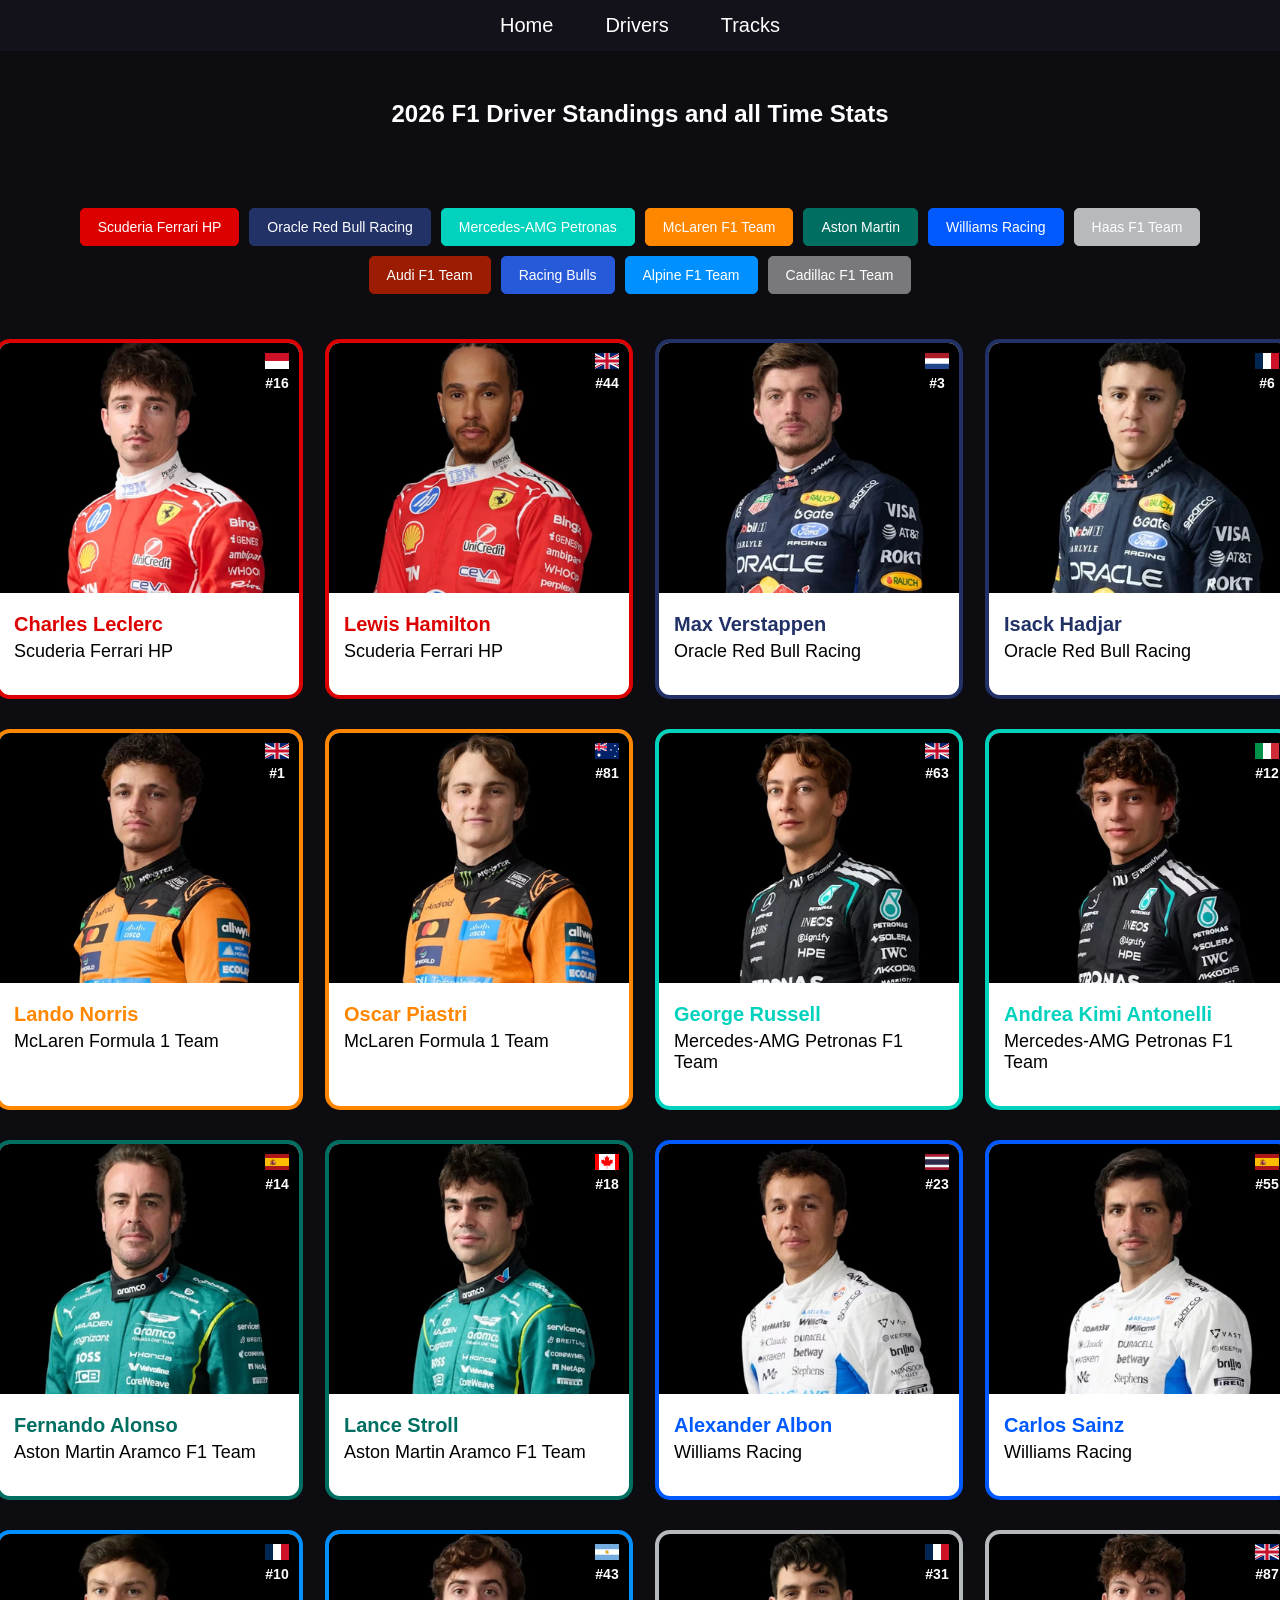
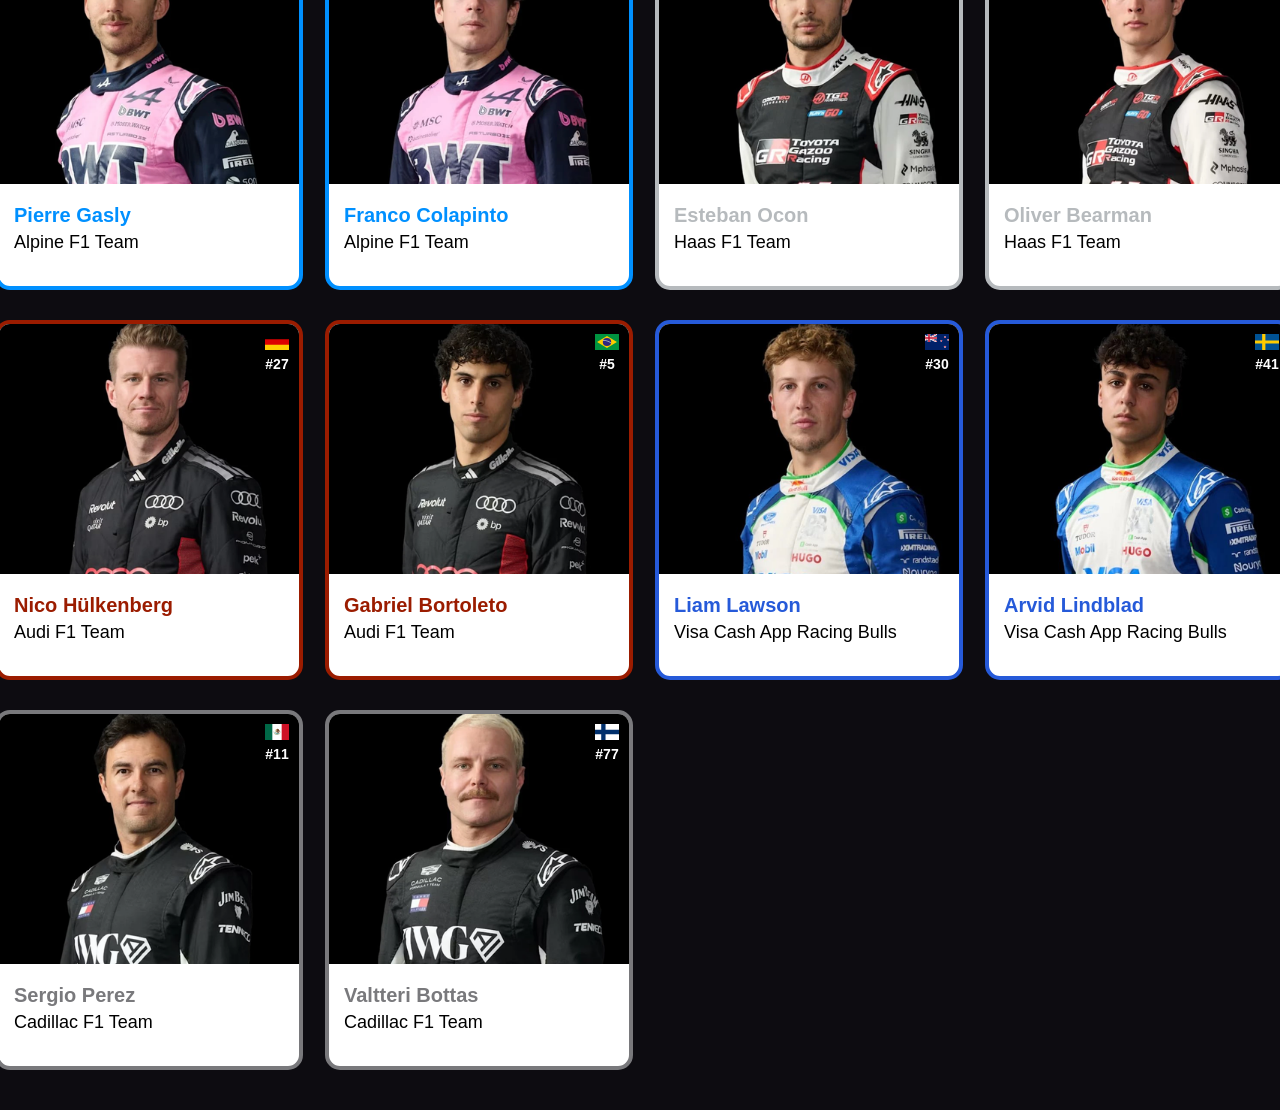
==== drivers.html @ 22dd76b6 "again assets name change" ====
<!DOCTYPE html>
<html lang="en">
<head>
    <meta charset="UTF-8">
    <meta name="viewport" content="width=device-width, initial-scale=1.0">
    <title>Driver Card</title>
    <link rel="stylesheet" href="assets/css/base.css">
    <link rel="stylesheet" href="assets/css/driver.css">
</head>
<body>

    <ul>
        <li><a href="./index.html">Home</a></li>
        <li><a href="./drivers.html">Drivers</a></li>
        <li><a href="./tracks.html">Tracks</a></li>
    </ul>

    <h2>2026 F1 Driver Standings and all Time Stats</h2>

    <div class="filter-bar">
        <button class="ferrari" data-filter="ferrari">Scuderia Ferrari HP</button>
        <button class="red-bull" data-filter="red-bull">Oracle Red Bull Racing</button>
        <button class="mercedes" data-filter="mercedes">Mercedes-AMG Petronas</button>
        <button class="mclaren" data-filter="mclaren">McLaren F1 Team</button>
        <button class="aston-martin" data-filter="aston-martin">Aston Martin</button>
        <button class="williams" data-filter="williams">Williams Racing</button>
        <button class="haas" data-filter="haas">Haas F1 Team</button>
        <button class="audi" data-filter="audi">Audi F1 Team</button>
        <button class="vcarb" data-filter="vcarb">Racing Bulls</button>
        <button class="alpine" data-filter="alpine">Alpine F1 Team</button>
        <button class="caddilac" data-filter="caddilac">Cadillac F1 Team</button>
    </div>

    <div class="grid-container">

        <!-- Ferrari -->
        <div class="driver-card ferrari" data-driver="leclerc" data-team="ferrari">
            <div class="card-rank-info"><span class="ranking-number"></span></div>
            <div class="card-header-info">
                <img class="driver-flag" src="assets/flags/mc.svg" alt="Monaco">
                <span class="driver-number">#16</span>
            </div>
            <img src="assets/images/Ferrari/Charles_Leclerc.png" alt="Charles Leclerc">
            <div class="overlay-driver"><div class="driver-text"></div></div>
            <div class="driver-name ferrari">
                <h4>Charles Leclerc</h4>
                <p>Scuderia Ferrari HP</p>
            </div>
        </div>

        <div class="driver-card ferrari" data-driver="hamilton" data-team="ferrari">
            <div class="card-rank-info"><span class="ranking-number"></span></div>
            <div class="card-header-info">
                <img class="driver-flag" src="assets/flags/gb.svg" alt="Great Britain">
                <span class="driver-number">#44</span>
            </div>
            <img src="assets/images/Ferrari/Lewis_Hamilton.png" alt="Lewis Hamilton">
            <div class="overlay-driver"><div class="driver-text"></div></div>
            <div class="driver-name ferrari">
                <h4>Lewis Hamilton</h4>
                <p>Scuderia Ferrari HP</p>
            </div>
        </div>

        <!-- Red Bull -->
        <div class="driver-card red-bull" data-driver="verstappen" data-team="red-bull">
            <div class="card-rank-info"><span class="ranking-number"></span></div>
            <div class="card-header-info">
                <img class="driver-flag" src="assets/flags/nl.svg" alt="Netherlands">
                <span class="driver-number">#3</span>
            </div>
            <img src="assets/images/Red_Bull/Max_Verstappen.png" alt="Max Verstappen">
            <div class="overlay-driver"><div class="driver-text"></div></div>
            <div class="driver-name red-bull">
                <h4>Max Verstappen</h4>
                <p>Oracle Red Bull Racing</p>
            </div>
        </div>

        <div class="driver-card red-bull" data-driver="hadjar" data-team="red-bull">
            <div class="card-rank-info"><span class="ranking-number"></span></div>
            <div class="card-header-info">
                <img class="driver-flag" src="assets/flags/fr.svg" alt="France">
                <span class="driver-number">#6</span>
            </div>
            <img src="assets/images/Red_Bull/Isack_Hadjar.png" alt="Isack Hadjar">
            <div class="overlay-driver"><div class="driver-text"></div></div>
            <div class="driver-name red-bull">
                <h4>Isack Hadjar</h4>
                <p>Oracle Red Bull Racing</p>
            </div>
        </div>

        <!-- McLaren -->
        <div class="driver-card mclaren" data-driver="norris" data-team="mclaren">
            <div class="card-rank-info"><span class="ranking-number"></span></div>
            <div class="card-header-info">
                <img class="driver-flag" src="assets/flags/gb.svg" alt="Great Britain">
                <span class="driver-number">#1</span>
            </div>
            <img src="assets/images/McLaren/Lando_Norris.png" alt="Lando Norris">
            <div class="overlay-driver"><div class="driver-text"></div></div>
            <div class="driver-name mclaren">
                <h4>Lando Norris</h4>
                <p>McLaren Formula 1 Team</p>
            </div>
        </div>

        <div class="driver-card mclaren" data-driver="piastri" data-team="mclaren">
            <div class="card-rank-info"><span class="ranking-number"></span></div>
            <div class="card-header-info">
                <img class="driver-flag" src="assets/flags/au.svg" alt="Australia">
                <span class="driver-number">#81</span>
            </div>
            <img src="assets/images/McLaren/Oscar_Piastri.png" alt="Oscar Piastri">
            <div class="overlay-driver"><div class="driver-text"></div></div>
            <div class="driver-name mclaren">
                <h4>Oscar Piastri</h4>
                <p>McLaren Formula 1 Team</p>
            </div>
        </div>

        <!-- Mercedes -->
        <div class="driver-card mercedes" data-driver="russell" data-team="mercedes">
            <div class="card-rank-info"><span class="ranking-number"></span></div>
            <div class="card-header-info">
                <img class="driver-flag" src="assets/flags/gb.svg" alt="Great Britain">
                <span class="driver-number">#63</span>
            </div>
            <img src="assets/images/Mercedes/George_Russell.png" alt="George Russell">
            <div class="overlay-driver"><div class="driver-text"></div></div>
            <div class="driver-name mercedes">
                <h4>George Russell</h4>
                <p>Mercedes-AMG Petronas F1 Team</p>
            </div>
        </div>

        <div class="driver-card mercedes" data-driver="antonelli" data-team="mercedes">
            <div class="card-rank-info"><span class="ranking-number"></span></div>
            <div class="card-header-info">
                <img class="driver-flag" src="assets/flags/it.svg" alt="Italy">
                <span class="driver-number">#12</span>
            </div>
            <img src="assets/images/Mercedes/Kimi_Antonelli.png" alt="Andrea Kimi Antonelli">
            <div class="overlay-driver"><div class="driver-text"></div></div>
            <div class="driver-name mercedes">
                <h4>Andrea Kimi Antonelli</h4>
                <p>Mercedes-AMG Petronas F1 Team</p>
            </div>
        </div>

        <!-- Aston Martin -->
        <div class="driver-card aston-martin" data-driver="alonso" data-team="aston-martin">
            <div class="card-rank-info"><span class="ranking-number"></span></div>
            <div class="card-header-info">
                <img class="driver-flag" src="assets/flags/es.svg" alt="Spain">
                <span class="driver-number">#14</span>
            </div>
            <img src="assets/images/Aston_Martin/Fernando_Alonso.png" alt="Fernando Alonso">
            <div class="overlay-driver"><div class="driver-text"></div></div>
            <div class="driver-name aston-martin">
                <h4>Fernando Alonso</h4>
                <p>Aston Martin Aramco F1 Team</p>
            </div>
        </div>

        <div class="driver-card aston-martin" data-driver="stroll" data-team="aston-martin">
            <div class="card-rank-info"><span class="ranking-number"></span></div>
            <div class="card-header-info">
                <img class="driver-flag" src="assets/flags/ca.svg" alt="Canada">
                <span class="driver-number">#18</span>
            </div>
            <img src="assets/images/Aston_Martin/Lance_Stroll.png" alt="Lance Stroll">
            <div class="overlay-driver"><div class="driver-text"></div></div>
            <div class="driver-name aston-martin">
                <h4>Lance Stroll</h4>
                <p>Aston Martin Aramco F1 Team</p>
            </div>
        </div>

        <!-- Williams -->
        <div class="driver-card williams" data-driver="albon" data-team="williams">
            <div class="card-rank-info"><span class="ranking-number"></span></div>
            <div class="card-header-info">
                <img class="driver-flag" src="assets/flags/th.svg" alt="Thailand">
                <span class="driver-number">#23</span>
            </div>
            <img src="assets/images/Williams/Alexander_Albon.png" alt="Alexander Albon">
            <div class="overlay-driver"><div class="driver-text"></div></div>
            <div class="driver-name williams">
                <h4>Alexander Albon</h4>
                <p>Williams Racing</p>
            </div>
        </div>

        <div class="driver-card williams" data-driver="sainz" data-team="williams">
            <div class="card-rank-info"><span class="ranking-number"></span></div>
            <div class="card-header-info">
                <img class="driver-flag" src="assets/flags/es.svg" alt="Spain">
                <span class="driver-number">#55</span>
            </div>
            <img src="assets/images/Williams/Carlos_Sainz.png" alt="Carlos Sainz">
            <div class="overlay-driver"><div class="driver-text"></div></div>
            <div class="driver-name williams">
                <h4>Carlos Sainz</h4>
                <p>Williams Racing</p>
            </div>
        </div>

        <!-- Alpine -->
        <div class="driver-card alpine" data-driver="gasly" data-team="alpine">
            <div class="card-rank-info"><span class="ranking-number"></span></div>
            <div class="card-header-info">
                <img class="driver-flag" src="assets/flags/fr.svg" alt="France">
                <span class="driver-number">#10</span>
            </div>
            <img src="assets/images/Alpine/Pierre_Gasly.png" alt="Pierre Gasly">
            <div class="overlay-driver"><div class="driver-text"></div></div>
            <div class="driver-name alpine">
                <h4>Pierre Gasly</h4>
                <p>Alpine F1 Team</p>
            </div>
        </div>

        <div class="driver-card alpine" data-driver="colapinto" data-team="alpine">
            <div class="card-rank-info"><span class="ranking-number"></span></div>
            <div class="card-header-info">
                <img class="driver-flag" src="assets/flags/ar.svg" alt="Argentina">
                <span class="driver-number">#43</span>
            </div>
            <img src="assets/images/Alpine/Franco_Colapinto.png" alt="Franco Colapinto">
            <div class="overlay-driver"><div class="driver-text"></div></div>
            <div class="driver-name alpine">
                <h4>Franco Colapinto</h4>
                <p>Alpine F1 Team</p>
            </div>
        </div>

        <!-- Haas -->
        <div class="driver-card haas" data-driver="ocon" data-team="haas">
            <div class="card-rank-info"><span class="ranking-number"></span></div>
            <div class="card-header-info">
                <img class="driver-flag" src="assets/flags/fr.svg" alt="France">
                <span class="driver-number">#31</span>
            </div>
            <img src="assets/images/Haas/Esteban_Ocon.png" alt="Esteban Ocon">
            <div class="overlay-driver"><div class="driver-text"></div></div>
            <div class="driver-name haas">
                <h4>Esteban Ocon</h4>
                <p>Haas F1 Team</p>
            </div>
        </div>

        <div class="driver-card haas" data-driver="bearman" data-team="haas">
            <div class="card-rank-info"><span class="ranking-number"></span></div>
            <div class="card-header-info">
                <img class="driver-flag" src="assets/flags/gb.svg" alt="Great Britain">
                <span class="driver-number">#87</span>
            </div>
            <img src="assets/images/Haas/Oliver_Bearman.png" alt="Oliver Bearman">
            <div class="overlay-driver"><div class="driver-text"></div></div>
            <div class="driver-name haas">
                <h4>Oliver Bearman</h4>
                <p>Haas F1 Team</p>
            </div>
        </div>

        <!-- Audi -->
        <div class="driver-card audi" data-driver="hulkenberg" data-team="audi">
            <div class="card-rank-info"><span class="ranking-number"></span></div>
            <div class="card-header-info">
                <img class="driver-flag" src="assets/flags/de.svg" alt="Germany">
                <span class="driver-number">#27</span>
            </div>
            <img src="assets/images/Audi/Nico_Hulkenberg.png" alt="Nico Hülkenberg">
            <div class="overlay-driver"><div class="driver-text"></div></div>
            <div class="driver-name audi">
                <h4>Nico Hülkenberg</h4>
                <p>Audi F1 Team</p>
            </div>
        </div>

        <div class="driver-card audi" data-driver="bortoleto" data-team="audi">
            <div class="card-rank-info"><span class="ranking-number"></span></div>
            <div class="card-header-info">
                <img class="driver-flag" src="assets/flags/br.svg" alt="Brazil">
                <span class="driver-number">#5</span>
            </div>
            <img src="assets/images/Audi/Gabriel_Bortoleto.png" alt="Gabriel Bortoleto">
            <div class="overlay-driver"><div class="driver-text"></div></div>
            <div class="driver-name audi">
                <h4>Gabriel Bortoleto</h4>
                <p>Audi F1 Team</p>
            </div>
        </div>

        <!-- Racing Bulls -->
        <div class="driver-card vcarb" data-driver="lawson" data-team="vcarb">
            <div class="card-rank-info"><span class="ranking-number"></span></div>
            <div class="card-header-info">
                <img class="driver-flag" src="assets/flags/nz.svg" alt="New Zealand">
                <span class="driver-number">#30</span>
            </div>
            <img src="assets/images/Racing_Bulls/Liam_Lawson.png" alt="Liam Lawson">
            <div class="overlay-driver"><div class="driver-text"></div></div>
            <div class="driver-name vcarb">
                <h4>Liam Lawson</h4>
                <p>Visa Cash App Racing Bulls</p>
            </div>
        </div>

        <div class="driver-card vcarb" data-driver="lindblad" data-team="vcarb">
            <div class="card-rank-info"><span class="ranking-number"></span></div>
            <div class="card-header-info">
                <img class="driver-flag" src="assets/flags/se.svg" alt="Sweden">
                <span class="driver-number">#41</span>
            </div>
            <img src="assets/images/Racing_Bulls/Arvid_Lindblad.png" alt="Arvid Lindblad">
            <div class="overlay-driver"><div class="driver-text"></div></div>
            <div class="driver-name vcarb">
                <h4>Arvid Lindblad</h4>
                <p>Visa Cash App Racing Bulls</p>
            </div>
        </div>

        <!-- Cadillac -->
        <div class="driver-card caddilac" data-driver="perez" data-team="caddilac">
            <div class="card-rank-info"><span class="ranking-number"></span></div>
            <div class="card-header-info">
                <img class="driver-flag" src="assets/flags/mx.svg" alt="Mexico">
                <span class="driver-number">#11</span>
            </div>
            <img src="assets/images/Cadillac/Sergio_Perez.png" alt="Sergio Perez">
            <div class="overlay-driver"><div class="driver-text"></div></div>
            <div class="driver-name caddilac">
                <h4>Sergio Perez</h4>
                <p>Cadillac F1 Team</p>
            </div>
        </div>

        <div class="driver-card caddilac" data-driver="bottas" data-team="caddilac">
            <div class="card-rank-info"><span class="ranking-number"></span></div>
            <div class="card-header-info">
                <img class="driver-flag" src="assets/flags/fi.svg" alt="Finland">
                <span class="driver-number">#77</span>
            </div>
            <img src="assets/images/Cadillac/Valtteri_Bottas.png" alt="Valtteri Bottas">
            <div class="overlay-driver"><div class="driver-text"></div></div>
            <div class="driver-name caddilac">
                <h4>Valtteri Bottas</h4>
                <p>Cadillac F1 Team</p>
            </div>
        </div>

    </div>

    <script src="assets/js/driver-data-script.js"></script>
    <script src="assets/js/navbar.js"></script>
    <script src="assets/js/filter.js"></script>
    <script src="assets/js/ranking-driver.js"></script>
</body>
</html>
---- assets/css/base.css ----
/* ── Team Colors ── */
.ferrari { color: #DC0000; border-color: #DC0000; }
.red-bull { color: #223267; border-color: #223267; }
.aston-martin { color: #006F62; border-color: #006F62; }
.mercedes { color: #00D2BE; border-color: #00D2BE; }
.mclaren { color: #FF8700; border-color: #FF8700; }
.alpine { color: #0090FF; border-color: #0090FF; }
.williams { color: #005AFF; border-color: #005AFF; }
.haas { color: #B6BABD; border-color: #B6BABD; }
.audi { color: #9b1c00; border-color: #9b1c00; }
.vcarb { color: #265ad9; border-color: #265ad9; }
.caddilac { color: #79797c; border-color: #79797c; }

/* ── Body ── */
body {
    margin: 0;
    font-family: 'Satoshi', sans-serif;
    background: #0D0C11;
    padding: 20px;
    padding-top: 80px;
    box-sizing: border-box;
    font-size: large;
}

/* ── Navbar ── */
ul {
    list-style: none;
    margin: 0;
    padding: 0;
    display: flex;
    justify-content: center;
    background-color: #13111A;
    position: fixed;
    top: 0;
    left: 0;
    width: 100%;
    z-index: 1000;
    font-size: 20px;
}

ul li {
    margin: 0 10px;
}

ul li a {
    display: block;
    color: white;
    text-align: center;
    padding: 14px 16px;
    text-decoration: none;
}

.active-navbar {
    text-shadow: 0 8px 16px rgba(255, 255, 255, 0.5);
}

/* ── Typography ── */
h2 {
    color: white;
    text-align: center;
    font-size: 24px;
    margin-bottom: 10px;
}
---- assets/css/driver.css ----
.grid-container {
    display: grid;
    grid-template-columns: repeat(4, 300px);
    gap: 30px;
    padding: 20px;
    margin: 0 auto;
    justify-content: center;
}

.driver-card {
    width: 300px;
    background: white;
    border-radius: 15px;
    overflow: hidden;
    padding: 0;
    transition: 0.3s;
    border: 4px solid;
    margin-top: 0;
    position: relative;
}

.driver-card:hover {
    box-shadow: 0 8px 16px rgba(255, 255, 255, 0.4);
    transform: translateY(-5px);
}

.driver-card > img {
    width: 100%;
    height: 250px;
    object-fit: cover;
}

/* ── Driver Name ── */
.driver-name {
    padding: 15px;
}

.driver-name h4 {
    margin: 0;
    font-size: 20px;
}

.driver-name p {
    margin-top: 5px;
    color: rgb(0, 0, 0);
}

.overlay-driver {
    position: absolute;
    top: 0;
    bottom: 0;
    left: 0;
    right: 0;
    height: 100%;
    width: 100%;
    opacity: 0;
    transition: 0.5s ease;
    background-color: rgba(20, 18, 28, 0.97);
}

.driver-card:hover .overlay-driver {
    opacity: 1;
}

.driver-text {
    color: white;
    padding-left: 10%;
    padding-top: 10%;
    margin-top: 20px;
}

.driver-text p {
    display: flex;
    justify-content: space-between;
    margin: 0;
    padding: 6px 0;
    padding-right: 10%;
}

.driver-text p:last-child {
    border-bottom: none;
}

.card-header-info {
    position: absolute;
    top: 10px;
    right: 10px;
    display: flex;
    flex-direction: column;
    align-items: center;
    gap: 6px;
    z-index: 1;
}

.card-rank-info {
    position: absolute;
    top: 10px;
    left: 10px;
    z-index: 1;
}

.driver-flag {
    width: 24px;
    height: 16px;
    object-fit: cover;
}

.driver-number {
    color: white;
    font-size: 14px;
    font-weight: 600;
}

.driver-card:hover .card-header-info,
.driver-card:hover .card-rank-info {
    opacity: 0;
}


.rank-gold { color: #FFD700; font-weight: 700; }
.rank-silver { color: #C0C0C0; font-weight: 700; }
.rank-bronze { color: #CD7F32; font-weight: 700; }
.rank { color: white; font-weight: 700; }


.hidden { display: none; }

.filter-bar {
    display: flex;
    gap: 10px;
    margin-bottom: 25px;
    margin-top: 80px;
    justify-content: center;
    flex-wrap: wrap;
}

.filter-bar button {
    color: white;
    padding: 10px 17px;
    border: 1px solid;
    border-radius: 5px;
    cursor: pointer;
    font-size: 14px;
    appearance: none;
}

.filter-bar .ferrari { background-color: #DC0000; border-color: #DC0000; }
.filter-bar .red-bull { background-color: #223267; border-color: #223267; }
.filter-bar .aston-martin { background-color: #006F62; border-color: #006F62; }
.filter-bar .mercedes { background-color: #00D2BE; border-color: #00D2BE; }
.filter-bar .mclaren { background-color: #FF8700; border-color: #FF8700; }
.filter-bar .alpine { background-color: #0090FF; border-color: #0090FF; }
.filter-bar .williams { background-color: #005AFF; border-color: #005AFF; }
.filter-bar .haas { background-color: #B6BABD; border-color: #B6BABD; }
.filter-bar .audi { background-color: #9b1c00; border-color: #9b1c00; }
.filter-bar .vcarb { background-color: #265ad9; border-color: #265ad9; }
.filter-bar .caddilac { background-color: #79797c; border-color: #79797c; }

.filter-bar button.active-filter.ferrari { background-color: transparent; }
.filter-bar button.active-filter.red-bull { background-color: transparent; }
.filter-bar button.active-filter.aston-martin { background-color: transparent; }
.filter-bar button.active-filter.mercedes { background-color: transparent; }
.filter-bar button.active-filter.mclaren { background-color: transparent; }
.filter-bar button.active-filter.alpine { background-color: transparent; }
.filter-bar button.active-filter.williams { background-color: transparent; }
.filter-bar button.active-filter.haas { background-color: transparent; }
.filter-bar button.active-filter.audi { background-color: transparent; }
.filter-bar button.active-filter.vcarb { background-color: transparent; }
.filter-bar button.active-filter.caddilac { background-color: transparent; }
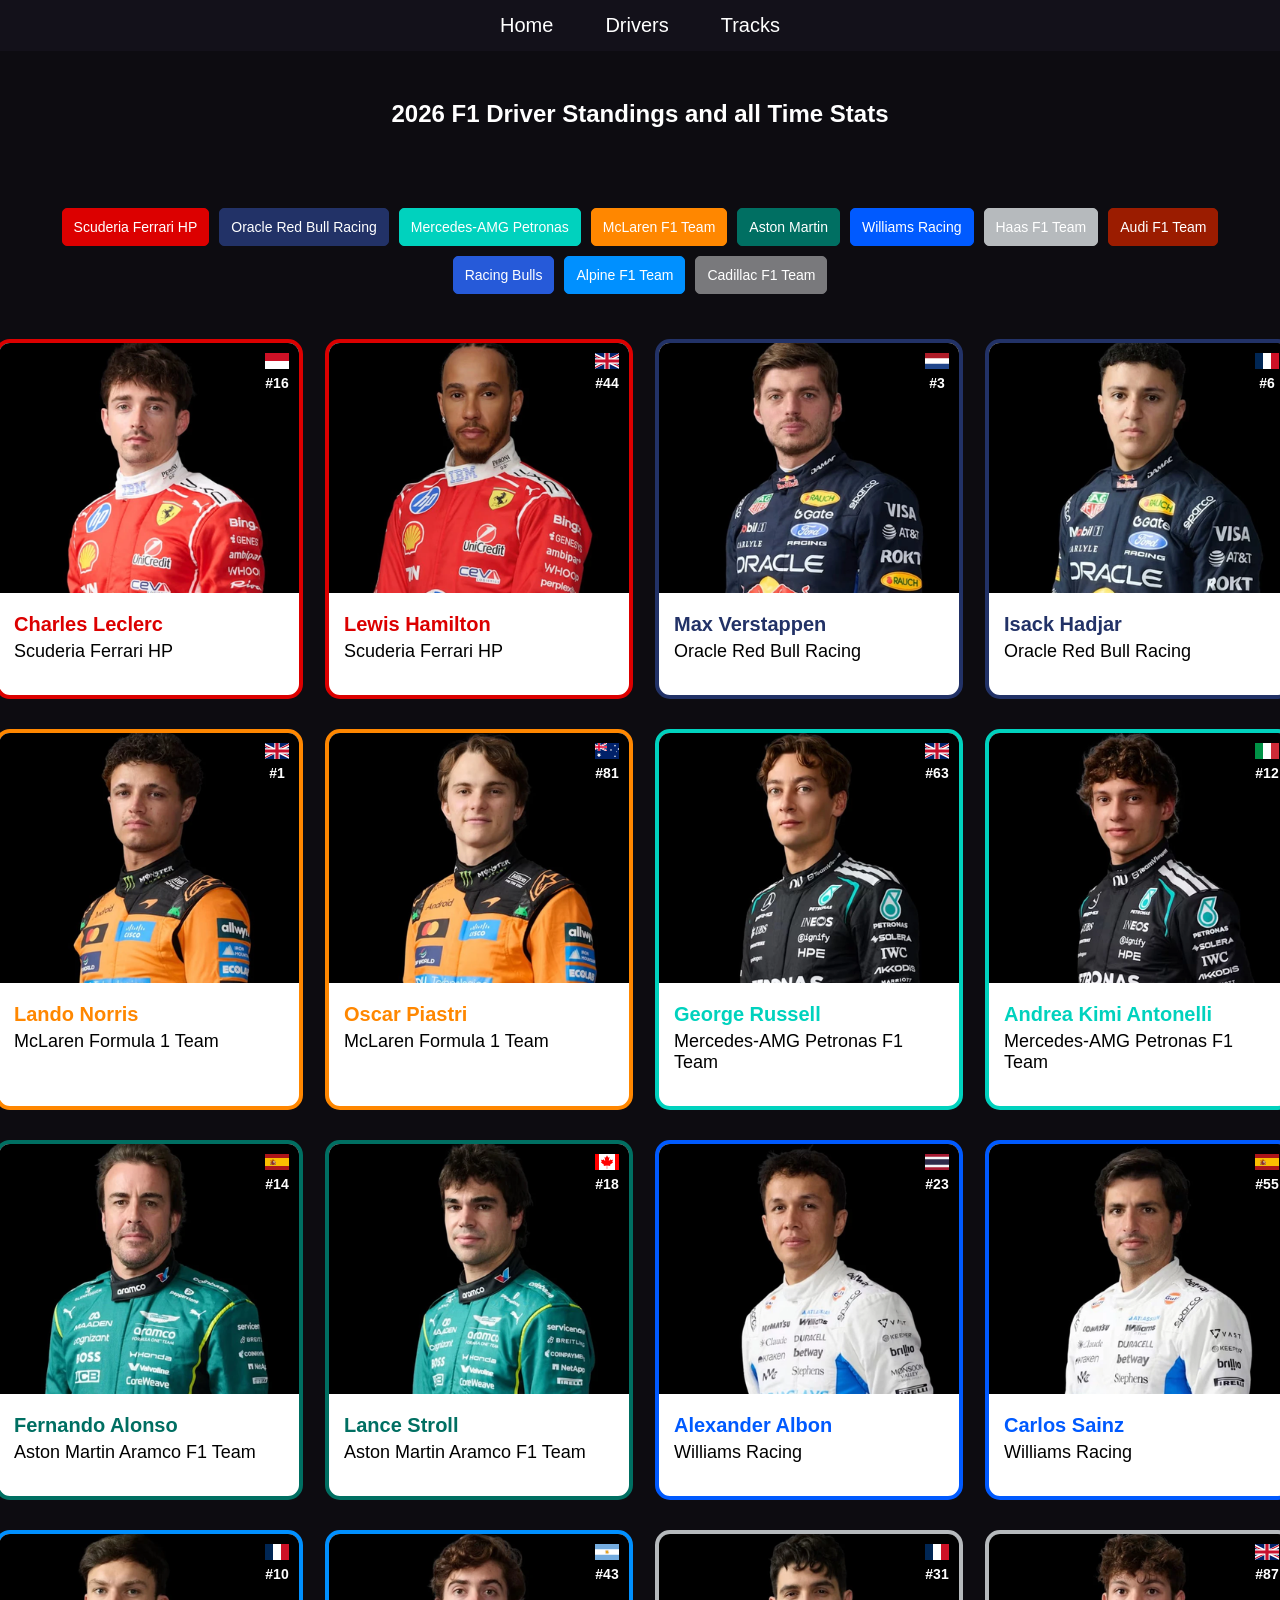
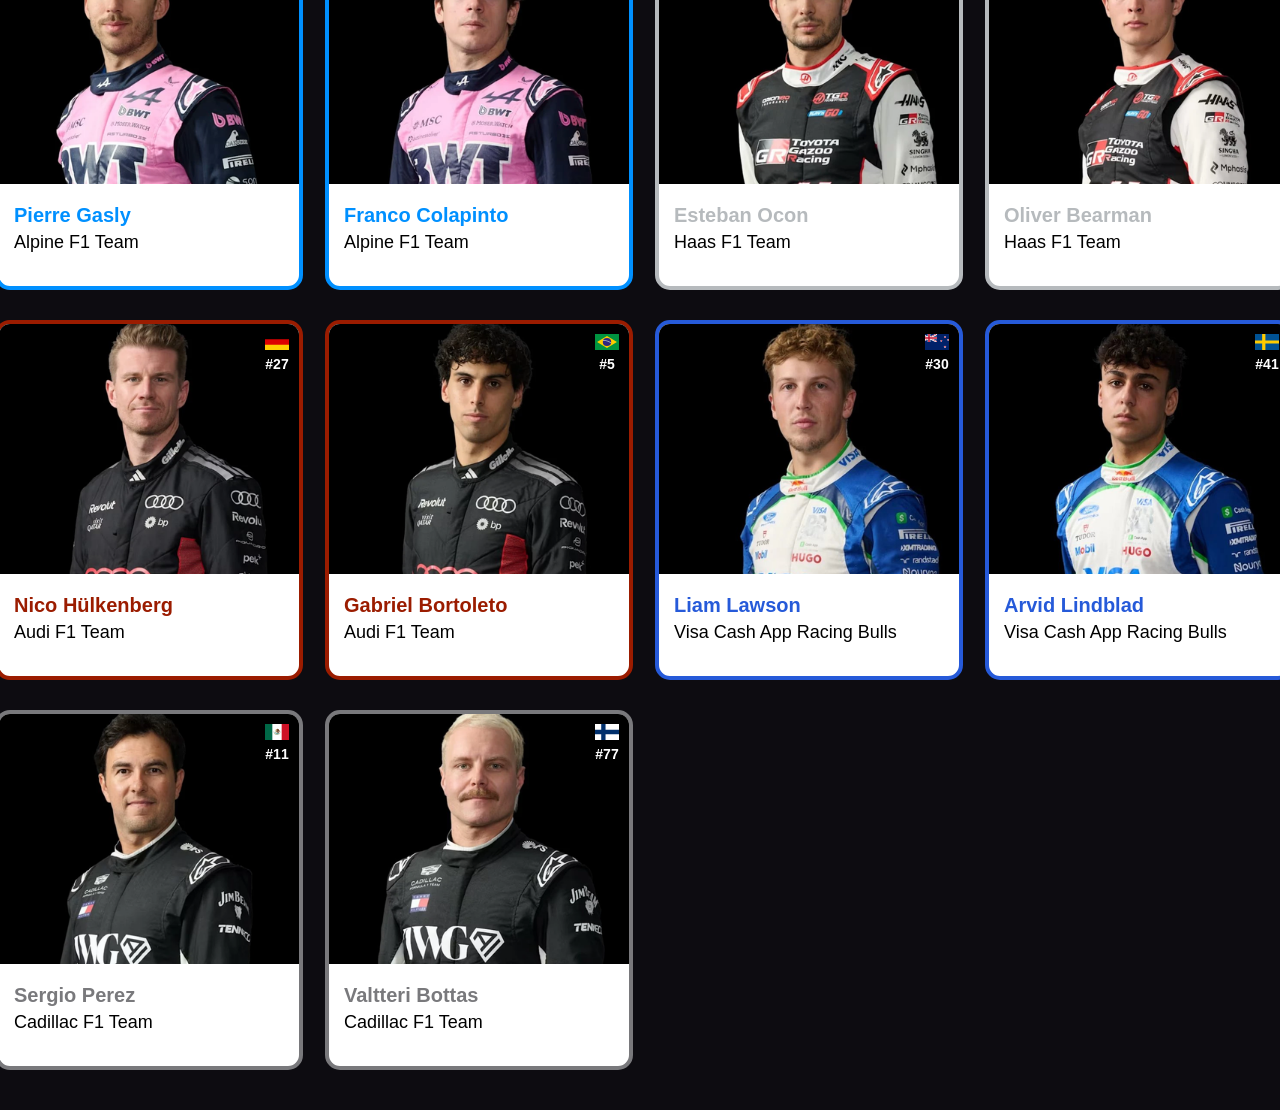
==== commit dce12c25: "fix loading issue" ====
--- a/drivers.html
+++ b/drivers.html
@@ -4,8 +4,8 @@
     <meta charset="UTF-8">
     <meta name="viewport" content="width=device-width, initial-scale=1.0">
     <title>Driver Card</title>
-    <link rel="stylesheet" href="assets/css/base.css">
-    <link rel="stylesheet" href="assets/css/driver.css">
+    <link rel="stylesheet" href="./assets/css/base.css">
+    <link rel="stylesheet" href="./assets/css/driver.css">
 </head>
 <body>
 
@@ -37,10 +37,10 @@
         <div class="driver-card ferrari" data-driver="leclerc" data-team="ferrari">
             <div class="card-rank-info"><span class="ranking-number"></span></div>
             <div class="card-header-info">
-                <img class="driver-flag" src="assets/flags/mc.svg" alt="Monaco">
+                <img class="driver-flag" src="assets/flags/mc.svg" alt="Monaco" width="24" height="16">
                 <span class="driver-number">#16</span>
             </div>
-            <img src="assets/images/Ferrari/Charles_Leclerc.png" alt="Charles Leclerc">
+            <img src="assets/images/Ferrari/Charles_Leclerc.png" alt="Charles Leclerc" width="300" height="250">
             <div class="overlay-driver"><div class="driver-text"></div></div>
             <div class="driver-name ferrari">
                 <h4>Charles Leclerc</h4>
@@ -51,10 +51,10 @@
         <div class="driver-card ferrari" data-driver="hamilton" data-team="ferrari">
             <div class="card-rank-info"><span class="ranking-number"></span></div>
             <div class="card-header-info">
-                <img class="driver-flag" src="assets/flags/gb.svg" alt="Great Britain">
+                <img class="driver-flag" src="assets/flags/gb.svg" alt="Great Britain" width="24" height="16">
                 <span class="driver-number">#44</span>
             </div>
-            <img src="assets/images/Ferrari/Lewis_Hamilton.png" alt="Lewis Hamilton">
+            <img src="assets/images/Ferrari/Lewis_Hamilton.png" alt="Lewis Hamilton" width="300" height="250">
             <div class="overlay-driver"><div class="driver-text"></div></div>
             <div class="driver-name ferrari">
                 <h4>Lewis Hamilton</h4>
@@ -66,10 +66,10 @@
         <div class="driver-card red-bull" data-driver="verstappen" data-team="red-bull">
             <div class="card-rank-info"><span class="ranking-number"></span></div>
             <div class="card-header-info">
-                <img class="driver-flag" src="assets/flags/nl.svg" alt="Netherlands">
+                <img class="driver-flag" src="assets/flags/nl.svg" alt="Netherlands" width="24" height="16">
                 <span class="driver-number">#3</span>
             </div>
-            <img src="assets/images/Red_Bull/Max_Verstappen.png" alt="Max Verstappen">
+            <img src="assets/images/Red_Bull/Max_Verstappen.png" alt="Max Verstappen" width="300" height="250">
             <div class="overlay-driver"><div class="driver-text"></div></div>
             <div class="driver-name red-bull">
                 <h4>Max Verstappen</h4>
@@ -80,10 +80,10 @@
         <div class="driver-card red-bull" data-driver="hadjar" data-team="red-bull">
             <div class="card-rank-info"><span class="ranking-number"></span></div>
             <div class="card-header-info">
-                <img class="driver-flag" src="assets/flags/fr.svg" alt="France">
+                <img class="driver-flag" src="assets/flags/fr.svg" alt="France" width="24" height="16">
                 <span class="driver-number">#6</span>
             </div>
-            <img src="assets/images/Red_Bull/Isack_Hadjar.png" alt="Isack Hadjar">
+            <img src="assets/images/Red_Bull/Isack_Hadjar.png" alt="Isack Hadjar" width="300" height="250">
             <div class="overlay-driver"><div class="driver-text"></div></div>
             <div class="driver-name red-bull">
                 <h4>Isack Hadjar</h4>
@@ -95,10 +95,10 @@
         <div class="driver-card mclaren" data-driver="norris" data-team="mclaren">
             <div class="card-rank-info"><span class="ranking-number"></span></div>
             <div class="card-header-info">
-                <img class="driver-flag" src="assets/flags/gb.svg" alt="Great Britain">
+                <img class="driver-flag" src="assets/flags/gb.svg" alt="Great Britain" width="24" height="16">
                 <span class="driver-number">#1</span>
             </div>
-            <img src="assets/images/McLaren/Lando_Norris.png" alt="Lando Norris">
+            <img src="assets/images/McLaren/Lando_Norris.png" alt="Lando Norris" width="300" height="250">
             <div class="overlay-driver"><div class="driver-text"></div></div>
             <div class="driver-name mclaren">
                 <h4>Lando Norris</h4>
@@ -109,10 +109,10 @@
         <div class="driver-card mclaren" data-driver="piastri" data-team="mclaren">
             <div class="card-rank-info"><span class="ranking-number"></span></div>
             <div class="card-header-info">
-                <img class="driver-flag" src="assets/flags/au.svg" alt="Australia">
+                <img class="driver-flag" src="assets/flags/au.svg" alt="Australia" width="24" height="16">
                 <span class="driver-number">#81</span>
             </div>
-            <img src="assets/images/McLaren/Oscar_Piastri.png" alt="Oscar Piastri">
+            <img src="assets/images/McLaren/Oscar_Piastri.png" alt="Oscar Piastri" width="300" height="250">
             <div class="overlay-driver"><div class="driver-text"></div></div>
             <div class="driver-name mclaren">
                 <h4>Oscar Piastri</h4>
@@ -124,10 +124,10 @@
         <div class="driver-card mercedes" data-driver="russell" data-team="mercedes">
             <div class="card-rank-info"><span class="ranking-number"></span></div>
             <div class="card-header-info">
-                <img class="driver-flag" src="assets/flags/gb.svg" alt="Great Britain">
+                <img class="driver-flag" src="assets/flags/gb.svg" alt="Great Britain" width="24" height="16">
                 <span class="driver-number">#63</span>
             </div>
-            <img src="assets/images/Mercedes/George_Russell.png" alt="George Russell">
+            <img src="assets/images/Mercedes/George_Russell.png" alt="George Russell" width="300" height="250">
             <div class="overlay-driver"><div class="driver-text"></div></div>
             <div class="driver-name mercedes">
                 <h4>George Russell</h4>
@@ -138,10 +138,10 @@
         <div class="driver-card mercedes" data-driver="antonelli" data-team="mercedes">
             <div class="card-rank-info"><span class="ranking-number"></span></div>
             <div class="card-header-info">
-                <img class="driver-flag" src="assets/flags/it.svg" alt="Italy">
+                <img class="driver-flag" src="assets/flags/it.svg" alt="Italy" width="24" height="16">
                 <span class="driver-number">#12</span>
             </div>
-            <img src="assets/images/Mercedes/Kimi_Antonelli.png" alt="Andrea Kimi Antonelli">
+            <img src="assets/images/Mercedes/Kimi_Antonelli.png" alt="Andrea Kimi Antonelli" width="300" height="250">
             <div class="overlay-driver"><div class="driver-text"></div></div>
             <div class="driver-name mercedes">
                 <h4>Andrea Kimi Antonelli</h4>
@@ -153,10 +153,10 @@
         <div class="driver-card aston-martin" data-driver="alonso" data-team="aston-martin">
             <div class="card-rank-info"><span class="ranking-number"></span></div>
             <div class="card-header-info">
-                <img class="driver-flag" src="assets/flags/es.svg" alt="Spain">
+                <img class="driver-flag" src="assets/flags/es.svg" alt="Spain" width="24" height="16">
                 <span class="driver-number">#14</span>
             </div>
-            <img src="assets/images/Aston_Martin/Fernando_Alonso.png" alt="Fernando Alonso">
+            <img src="assets/images/Aston_Martin/Fernando_Alonso.png" alt="Fernando Alonso" width="300" height="250">
             <div class="overlay-driver"><div class="driver-text"></div></div>
             <div class="driver-name aston-martin">
                 <h4>Fernando Alonso</h4>
@@ -167,10 +167,10 @@
         <div class="driver-card aston-martin" data-driver="stroll" data-team="aston-martin">
             <div class="card-rank-info"><span class="ranking-number"></span></div>
             <div class="card-header-info">
-                <img class="driver-flag" src="assets/flags/ca.svg" alt="Canada">
+                <img class="driver-flag" src="assets/flags/ca.svg" alt="Canada" width="24" height="16">
                 <span class="driver-number">#18</span>
             </div>
-            <img src="assets/images/Aston_Martin/Lance_Stroll.png" alt="Lance Stroll">
+            <img src="assets/images/Aston_Martin/Lance_Stroll.png" alt="Lance Stroll" width="300" height="250">
             <div class="overlay-driver"><div class="driver-text"></div></div>
             <div class="driver-name aston-martin">
                 <h4>Lance Stroll</h4>
@@ -182,10 +182,10 @@
         <div class="driver-card williams" data-driver="albon" data-team="williams">
             <div class="card-rank-info"><span class="ranking-number"></span></div>
             <div class="card-header-info">
-                <img class="driver-flag" src="assets/flags/th.svg" alt="Thailand">
+                <img class="driver-flag" src="assets/flags/th.svg" alt="Thailand" width="24" height="16">
                 <span class="driver-number">#23</span>
             </div>
-            <img src="assets/images/Williams/Alexander_Albon.png" alt="Alexander Albon">
+            <img src="assets/images/Williams/Alexander_Albon.png" alt="Alexander Albon" width="300" height="250">
             <div class="overlay-driver"><div class="driver-text"></div></div>
             <div class="driver-name williams">
                 <h4>Alexander Albon</h4>
@@ -196,10 +196,10 @@
         <div class="driver-card williams" data-driver="sainz" data-team="williams">
             <div class="card-rank-info"><span class="ranking-number"></span></div>
             <div class="card-header-info">
-                <img class="driver-flag" src="assets/flags/es.svg" alt="Spain">
+                <img class="driver-flag" src="assets/flags/es.svg" alt="Spain" width="24" height="16">
                 <span class="driver-number">#55</span>
             </div>
-            <img src="assets/images/Williams/Carlos_Sainz.png" alt="Carlos Sainz">
+            <img src="assets/images/Williams/Carlos_Sainz.png" alt="Carlos Sainz" width="300" height="250">
             <div class="overlay-driver"><div class="driver-text"></div></div>
             <div class="driver-name williams">
                 <h4>Carlos Sainz</h4>
@@ -211,10 +211,10 @@
         <div class="driver-card alpine" data-driver="gasly" data-team="alpine">
             <div class="card-rank-info"><span class="ranking-number"></span></div>
             <div class="card-header-info">
-                <img class="driver-flag" src="assets/flags/fr.svg" alt="France">
+                <img class="driver-flag" src="assets/flags/fr.svg" alt="France" width="24" height="16">
                 <span class="driver-number">#10</span>
             </div>
-            <img src="assets/images/Alpine/Pierre_Gasly.png" alt="Pierre Gasly">
+            <img src="assets/images/Alpine/Pierre_Gasly.png" alt="Pierre Gasly" width="300" height="250">
             <div class="overlay-driver"><div class="driver-text"></div></div>
             <div class="driver-name alpine">
                 <h4>Pierre Gasly</h4>
@@ -225,10 +225,10 @@
         <div class="driver-card alpine" data-driver="colapinto" data-team="alpine">
             <div class="card-rank-info"><span class="ranking-number"></span></div>
             <div class="card-header-info">
-                <img class="driver-flag" src="assets/flags/ar.svg" alt="Argentina">
+                <img class="driver-flag" src="assets/flags/ar.svg" alt="Argentina" width="24" height="16">
                 <span class="driver-number">#43</span>
             </div>
-            <img src="assets/images/Alpine/Franco_Colapinto.png" alt="Franco Colapinto">
+            <img src="assets/images/Alpine/Franco_Colapinto.png" alt="Franco Colapinto" width="300" height="250">
             <div class="overlay-driver"><div class="driver-text"></div></div>
             <div class="driver-name alpine">
                 <h4>Franco Colapinto</h4>
@@ -240,10 +240,10 @@
         <div class="driver-card haas" data-driver="ocon" data-team="haas">
             <div class="card-rank-info"><span class="ranking-number"></span></div>
             <div class="card-header-info">
-                <img class="driver-flag" src="assets/flags/fr.svg" alt="France">
+                <img class="driver-flag" src="assets/flags/fr.svg" alt="France" width="24" height="16">
                 <span class="driver-number">#31</span>
             </div>
-            <img src="assets/images/Haas/Esteban_Ocon.png" alt="Esteban Ocon">
+            <img src="assets/images/Haas/Esteban_Ocon.png" alt="Esteban Ocon" width="300" height="250">
             <div class="overlay-driver"><div class="driver-text"></div></div>
             <div class="driver-name haas">
                 <h4>Esteban Ocon</h4>
@@ -254,10 +254,10 @@
         <div class="driver-card haas" data-driver="bearman" data-team="haas">
             <div class="card-rank-info"><span class="ranking-number"></span></div>
             <div class="card-header-info">
-                <img class="driver-flag" src="assets/flags/gb.svg" alt="Great Britain">
+                <img class="driver-flag" src="assets/flags/gb.svg" alt="Great Britain" width="24" height="16">
                 <span class="driver-number">#87</span>
             </div>
-            <img src="assets/images/Haas/Oliver_Bearman.png" alt="Oliver Bearman">
+            <img src="assets/images/Haas/Oliver_Bearman.png" alt="Oliver Bearman" width="300" height="250">
             <div class="overlay-driver"><div class="driver-text"></div></div>
             <div class="driver-name haas">
                 <h4>Oliver Bearman</h4>
@@ -269,10 +269,10 @@
         <div class="driver-card audi" data-driver="hulkenberg" data-team="audi">
             <div class="card-rank-info"><span class="ranking-number"></span></div>
             <div class="card-header-info">
-                <img class="driver-flag" src="assets/flags/de.svg" alt="Germany">
+                <img class="driver-flag" src="assets/flags/de.svg" alt="Germany" width="24" height="16">
                 <span class="driver-number">#27</span>
             </div>
-            <img src="assets/images/Audi/Nico_Hulkenberg.png" alt="Nico Hülkenberg">
+            <img src="assets/images/Audi/Nico_Hulkenberg.png" alt="Nico Hülkenberg" width="300" height="250">
             <div class="overlay-driver"><div class="driver-text"></div></div>
             <div class="driver-name audi">
                 <h4>Nico Hülkenberg</h4>
@@ -283,10 +283,10 @@
         <div class="driver-card audi" data-driver="bortoleto" data-team="audi">
             <div class="card-rank-info"><span class="ranking-number"></span></div>
             <div class="card-header-info">
-                <img class="driver-flag" src="assets/flags/br.svg" alt="Brazil">
+                <img class="driver-flag" src="assets/flags/br.svg" alt="Brazil" width="24" height="16">
                 <span class="driver-number">#5</span>
             </div>
-            <img src="assets/images/Audi/Gabriel_Bortoleto.png" alt="Gabriel Bortoleto">
+            <img src="assets/images/Audi/Gabriel_Bortoleto.png" alt="Gabriel Bortoleto" width="300" height="250">
             <div class="overlay-driver"><div class="driver-text"></div></div>
             <div class="driver-name audi">
                 <h4>Gabriel Bortoleto</h4>
@@ -298,10 +298,10 @@
         <div class="driver-card vcarb" data-driver="lawson" data-team="vcarb">
             <div class="card-rank-info"><span class="ranking-number"></span></div>
             <div class="card-header-info">
-                <img class="driver-flag" src="assets/flags/nz.svg" alt="New Zealand">
+                <img class="driver-flag" src="assets/flags/nz.svg" alt="New Zealand" width="24" height="16">
                 <span class="driver-number">#30</span>
             </div>
-            <img src="assets/images/Racing_Bulls/Liam_Lawson.png" alt="Liam Lawson">
+            <img src="assets/images/Racing_Bulls/Liam_Lawson.png" alt="Liam Lawson" width="300" height="250">
             <div class="overlay-driver"><div class="driver-text"></div></div>
             <div class="driver-name vcarb">
                 <h4>Liam Lawson</h4>
@@ -312,10 +312,10 @@
         <div class="driver-card vcarb" data-driver="lindblad" data-team="vcarb">
             <div class="card-rank-info"><span class="ranking-number"></span></div>
             <div class="card-header-info">
-                <img class="driver-flag" src="assets/flags/se.svg" alt="Sweden">
+                <img class="driver-flag" src="assets/flags/se.svg" alt="Sweden" width="24" height="16">
                 <span class="driver-number">#41</span>
             </div>
-            <img src="assets/images/Racing_Bulls/Arvid_Lindblad.png" alt="Arvid Lindblad">
+            <img src="assets/images/Racing_Bulls/Arvid_Lindblad.png" alt="Arvid Lindblad" width="300" height="250">
             <div class="overlay-driver"><div class="driver-text"></div></div>
             <div class="driver-name vcarb">
                 <h4>Arvid Lindblad</h4>
@@ -327,10 +327,10 @@
         <div class="driver-card caddilac" data-driver="perez" data-team="caddilac">
             <div class="card-rank-info"><span class="ranking-number"></span></div>
             <div class="card-header-info">
-                <img class="driver-flag" src="assets/flags/mx.svg" alt="Mexico">
+                <img class="driver-flag" src="assets/flags/mx.svg" alt="Mexico" width="24" height="16">
                 <span class="driver-number">#11</span>
             </div>
-            <img src="assets/images/Cadillac/Sergio_Perez.png" alt="Sergio Perez">
+            <img src="assets/images/Cadillac/Sergio_Perez.png" alt="Sergio Perez" width="300" height="250">
             <div class="overlay-driver"><div class="driver-text"></div></div>
             <div class="driver-name caddilac">
                 <h4>Sergio Perez</h4>
@@ -341,10 +341,10 @@
         <div class="driver-card caddilac" data-driver="bottas" data-team="caddilac">
             <div class="card-rank-info"><span class="ranking-number"></span></div>
             <div class="card-header-info">
-                <img class="driver-flag" src="assets/flags/fi.svg" alt="Finland">
+                <img class="driver-flag" src="assets/flags/fi.svg" alt="Finland" width="24" height="16">
                 <span class="driver-number">#77</span>
             </div>
-            <img src="assets/images/Cadillac/Valtteri_Bottas.png" alt="Valtteri Bottas">
+            <img src="assets/images/Cadillac/Valtteri_Bottas.png" alt="Valtteri Bottas" width="300" height="250">
             <div class="overlay-driver"><div class="driver-text"></div></div>
             <div class="driver-name caddilac">
                 <h4>Valtteri Bottas</h4>
@@ -354,9 +354,9 @@
 
     </div>
 
-    <script src="assets/js/driver-data-script.js"></script>
-    <script src="assets/js/navbar.js"></script>
-    <script src="assets/js/filter.js"></script>
-    <script src="assets/js/ranking-driver.js"></script>
+    <script src="./assets/js/driver-data-script.js"></script>
+    <script src="./assets/js/navbar.js"></script>
+    <script src="./assets/js/filter.js"></script>
+    <script src="./assets/js/ranking-driver.js"></script>
 </body>
 </html>
--- a/assets/css/driver.css
+++ b/assets/css/driver.css
@@ -30,7 +30,6 @@
     object-fit: cover;
 }
 
-/* ── Driver Name ── */
 .driver-name {
     padding: 15px;
 }
@@ -136,7 +135,7 @@
 
 .filter-bar button {
     color: white;
-    padding: 10px 17px;
+    padding: 10px 11px;
     border: 1px solid;
     border-radius: 5px;
     cursor: pointer;
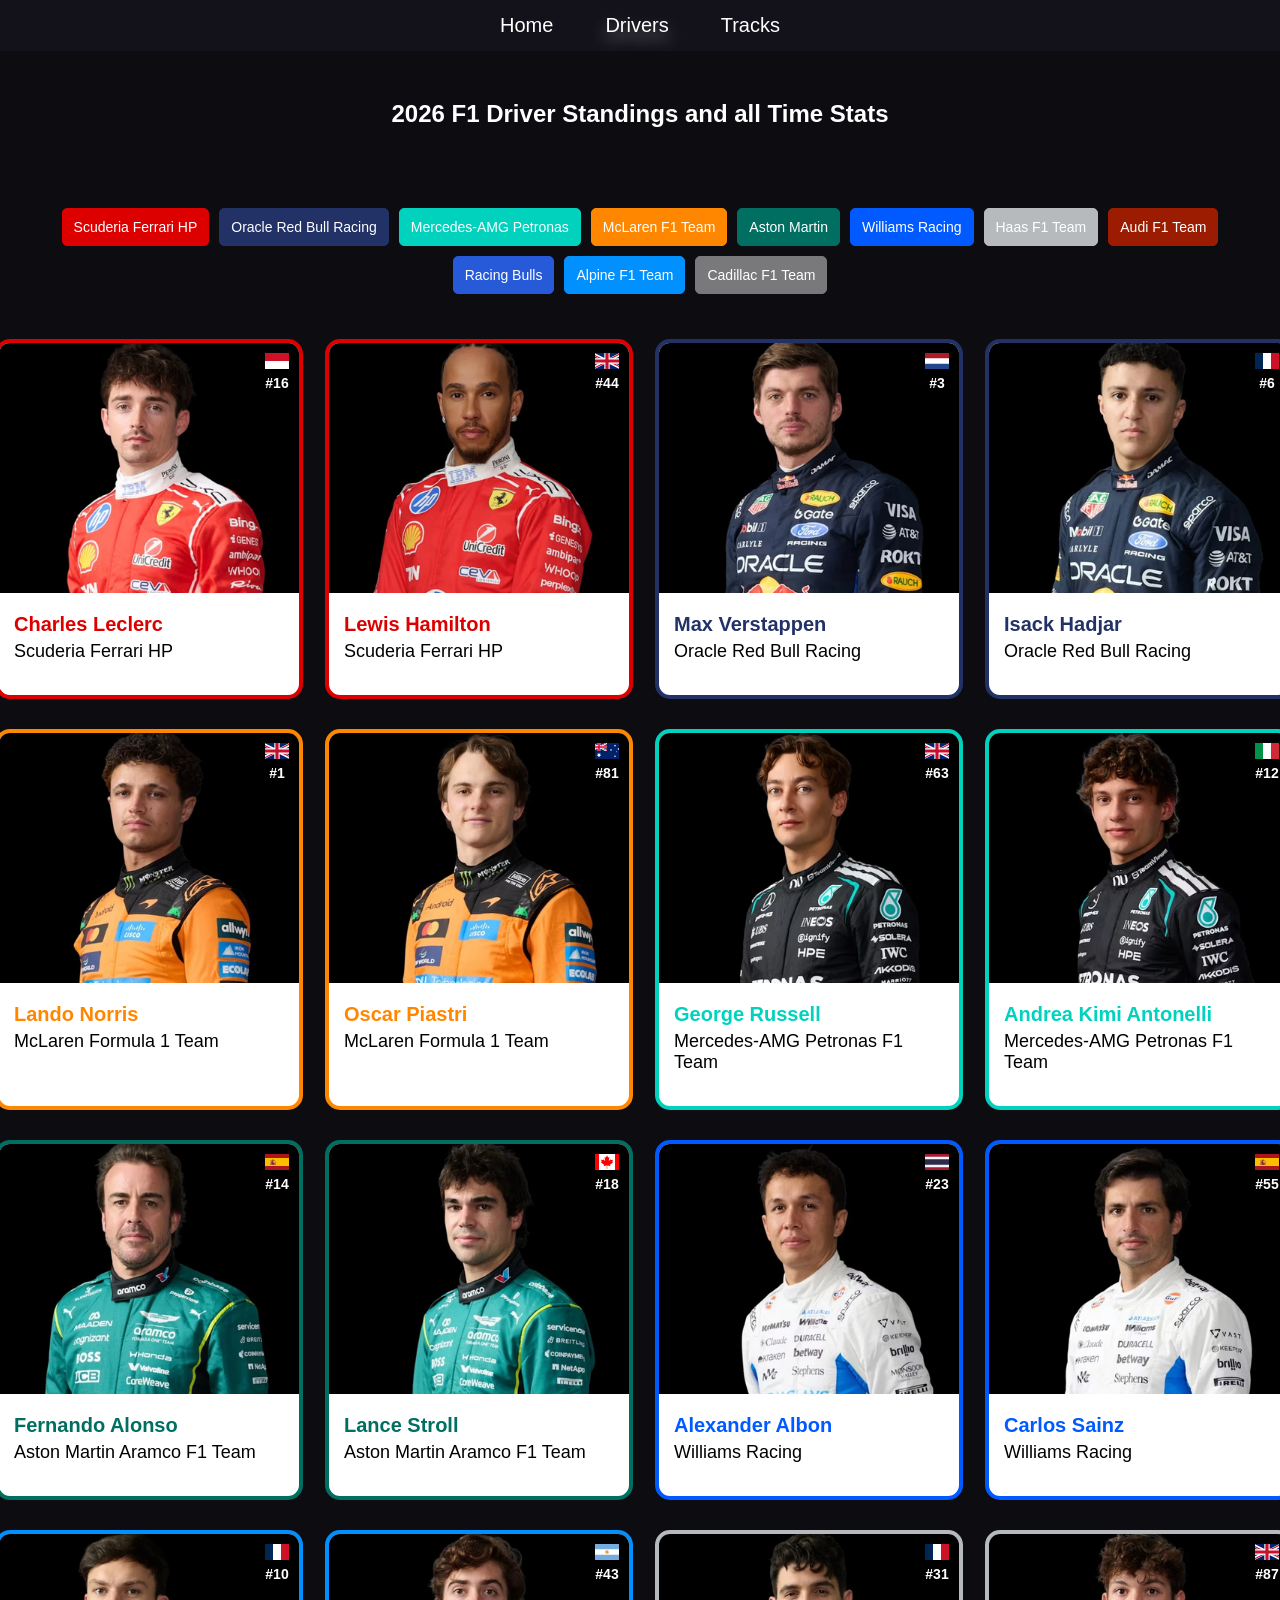
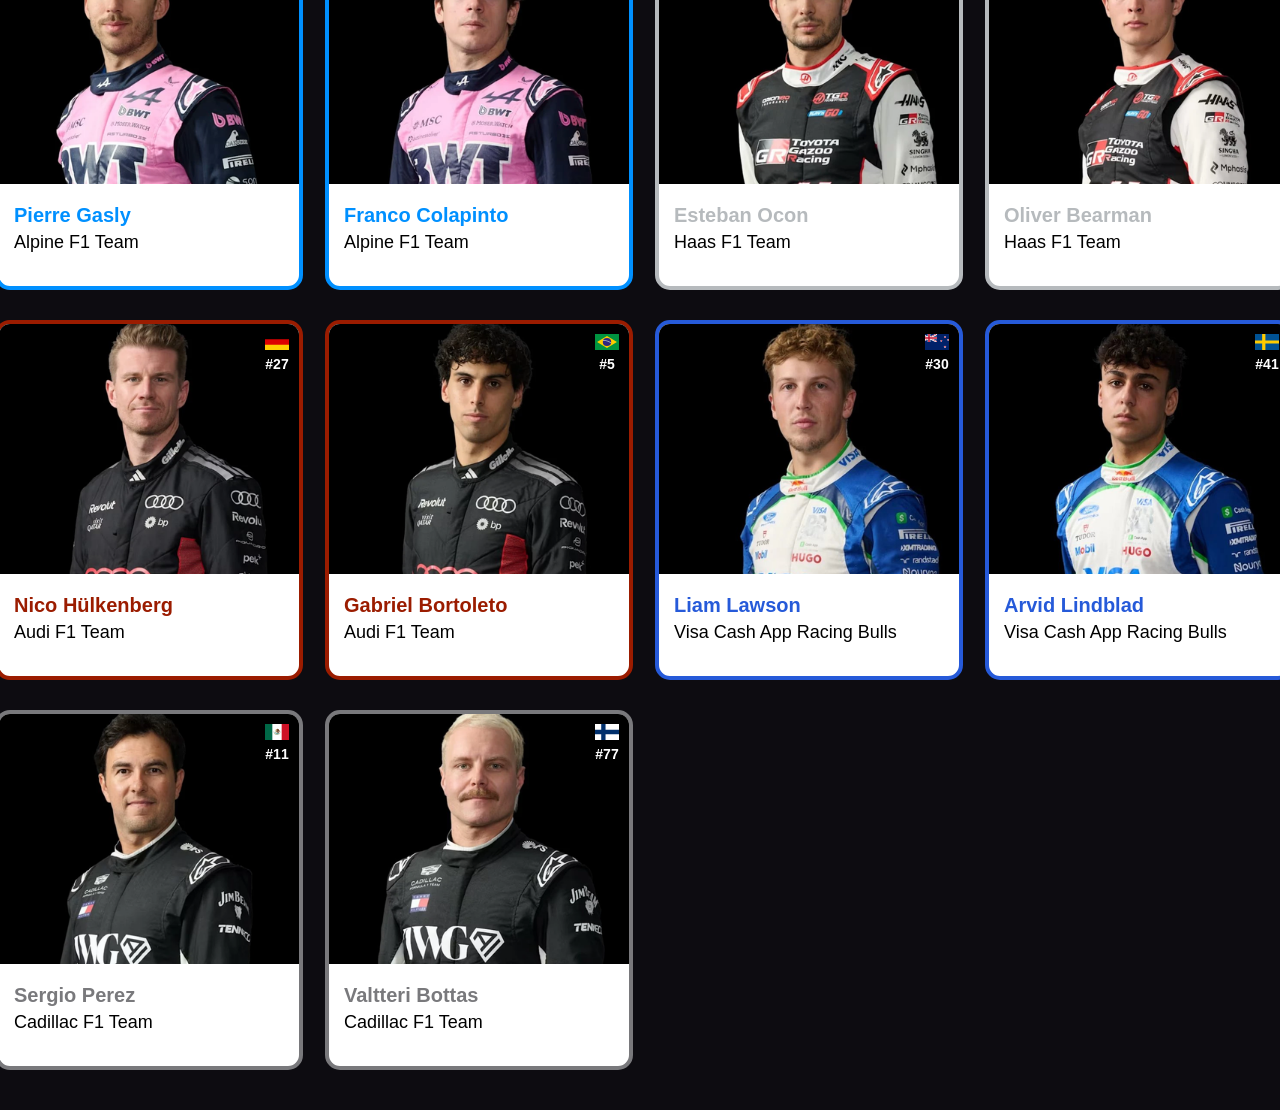
==== commit 39a2f8ee: "navbar fix" ====
--- a/drivers.html
+++ b/drivers.html
@@ -9,11 +9,7 @@
 </head>
 <body>
 
-    <ul>
-        <li><a href="./index.html">Home</a></li>
-        <li><a href="./drivers.html">Drivers</a></li>
-        <li><a href="./tracks.html">Tracks</a></li>
-    </ul>
+    <div id="navbar-placeholder"></div>
 
     <h2>2026 F1 Driver Standings and all Time Stats</h2>
 
--- a/assets/css/base.css
+++ b/assets/css/base.css
@@ -23,7 +23,7 @@
 }
 
 /* ── Navbar ── */
-ul {
+.navbar {
     list-style: none;
     margin: 0;
     padding: 0;
@@ -38,11 +38,11 @@
     font-size: 20px;
 }
 
-ul li {
+.navbar li {
     margin: 0 10px;
 }
 
-ul li a {
+.navbar li a {
     display: block;
     color: white;
     text-align: center;
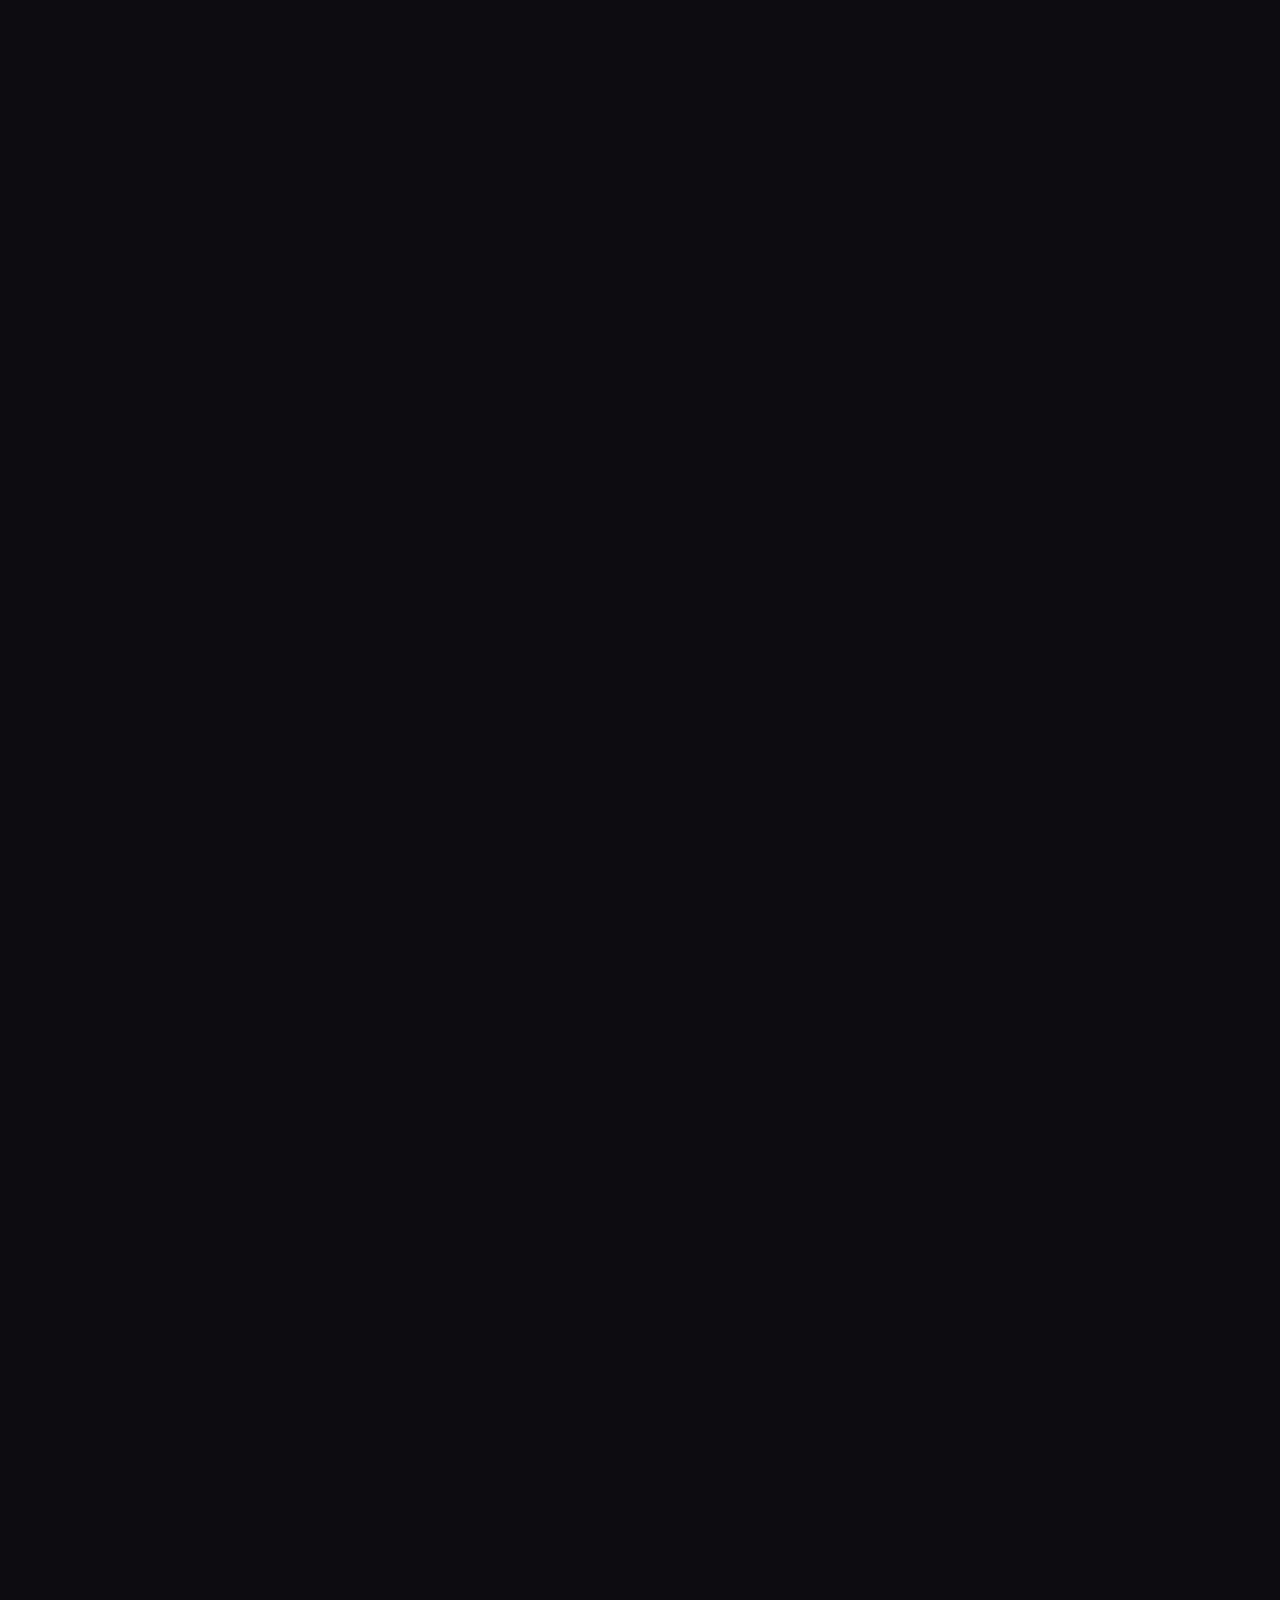
==== commit d1ae2f1d: "F1 Project with Supabase authentication" ====
--- a/drivers.html
+++ b/drivers.html
@@ -6,9 +6,13 @@
     <title>Driver Card</title>
     <link rel="stylesheet" href="./assets/css/base.css">
     <link rel="stylesheet" href="./assets/css/driver.css">
+    <link href="https://api.fontshare.com/v2/css?f[]=satoshi@400&display=swap" rel="stylesheet">
 </head>
 <body>
 
+    <body style="visibility: hidden">
+
+        
     <div id="navbar-placeholder"></div>
 
     <h2>2026 F1 Driver Standings and all Time Stats</h2>
@@ -350,6 +354,10 @@
 
     </div>
 
+
+    <script src="https://cdn.jsdelivr.net/npm/@supabase/supabase-js@2"></script>
+    <script src="./assets/js/supabase.js"></script>
+    <script src="/assets/js/auth-guard.js"></script>
     <script src="./assets/js/driver-data-script.js"></script>
     <script src="./assets/js/navbar.js"></script>
     <script src="./assets/js/filter.js"></script>
--- a/assets/css/base.css
+++ b/assets/css/base.css
@@ -20,15 +20,17 @@
     padding-top: 80px;
     box-sizing: border-box;
     font-size: large;
+    overflow-y: scroll;
 }
 
 /* ── Navbar ── */
 .navbar {
     list-style: none;
     margin: 0;
-    padding: 0;
+    padding: 0 20px;
     display: flex;
-    justify-content: center;
+    justify-content: space-between;
+    align-items: center;
     background-color: #13111A;
     position: fixed;
     top: 0;
@@ -36,27 +38,82 @@
     width: 100%;
     z-index: 1000;
     font-size: 20px;
+    box-sizing: border-box;
 }
 
 .navbar li {
-    margin: 0 10px;
+    margin: 0;
 }
 
-.navbar li a {
-    display: block;
-    color: white;
-    text-align: center;
-    padding: 14px 16px;
-    text-decoration: none;
+.nav-left {
+    flex: 1;
 }
 
-.active-navbar {
-    text-shadow: 0 8px 16px rgba(255, 255, 255, 0.5);
+.nav-center {
+    display: flex;
+    align-items: center;
+    gap: 10px;
 }
 
-/* ── Typography ── */
+.nav-center a {
+    color: white;
+    text-decoration: none;
+    padding: 14px 16px;
+    display: block;
+}
+
+.nav-center a:hover {
+    color: #D4AF37;
+}
+
+.nav-right {
+    flex: 1;
+    display: flex;
+    align-items: center;
+    justify-content: flex-end;
+    gap: 10px;
+    padding-right: 10px;
+}
+
+.nav-right a {
+    color: white;
+    text-decoration: none;
+    padding: 14px 16px;
+}
+
+.nav-right a:hover {
+    color: #D4AF37;
+}
+
+.nav-center a.active-navbar {
+    text-shadow: 0 8px 16px rgba(212, 175, 55, 1);
+    color: #D4AF37;
+}
+
+/* ── Navbar User Box ── */
+.nav-username {
+    color: #D4AF37;
+}
+
+#logout-btn {
+    background: transparent;
+    border: 1px solid #D4AF37;
+    color: #D4AF37;
+    padding: 5px 10px;
+    border-radius: 5px;
+    cursor: pointer;
+    font-size: 16px;
+    font-family: 'Satoshi', sans-serif;
+}
+
+#logout-btn:hover {
+    background: #D4AF37;
+    color: #0D0C11;
+}
+
+/* ── Headings ── */
 h2 {
-    color: white;
+    color: #D4AF37;
     text-align: center;
     font-size: 24px;
     margin-bottom: 10px;
--- a/assets/css/driver.css
+++ b/assets/css/driver.css
@@ -74,6 +74,7 @@
     margin: 0;
     padding: 6px 0;
     padding-right: 10%;
+    font-size: 17px;
 }
 
 .driver-text p:last-child {
@@ -165,4 +166,26 @@
 .filter-bar button.active-filter.haas { background-color: transparent; }
 .filter-bar button.active-filter.audi { background-color: transparent; }
 .filter-bar button.active-filter.vcarb { background-color: transparent; }
-.filter-bar button.active-filter.caddilac { background-color: transparent; }+.filter-bar button.active-filter.caddilac { background-color: transparent; }
+
+@media (max-width: 1300px) {
+    .grid-container {
+        grid-template-columns: repeat(2, 1fr);
+    }
+    .driver-card, .track-card {
+        width: 100%;
+    }
+    .filter-bar button {
+        padding: 10px 10px;
+    }
+}
+
+@media (max-width: 1000px) {
+    .grid-container {
+        grid-template-columns: 1fr;
+    }
+    .filter-bar button {
+        padding: 10px 2%;
+    }
+}
+
